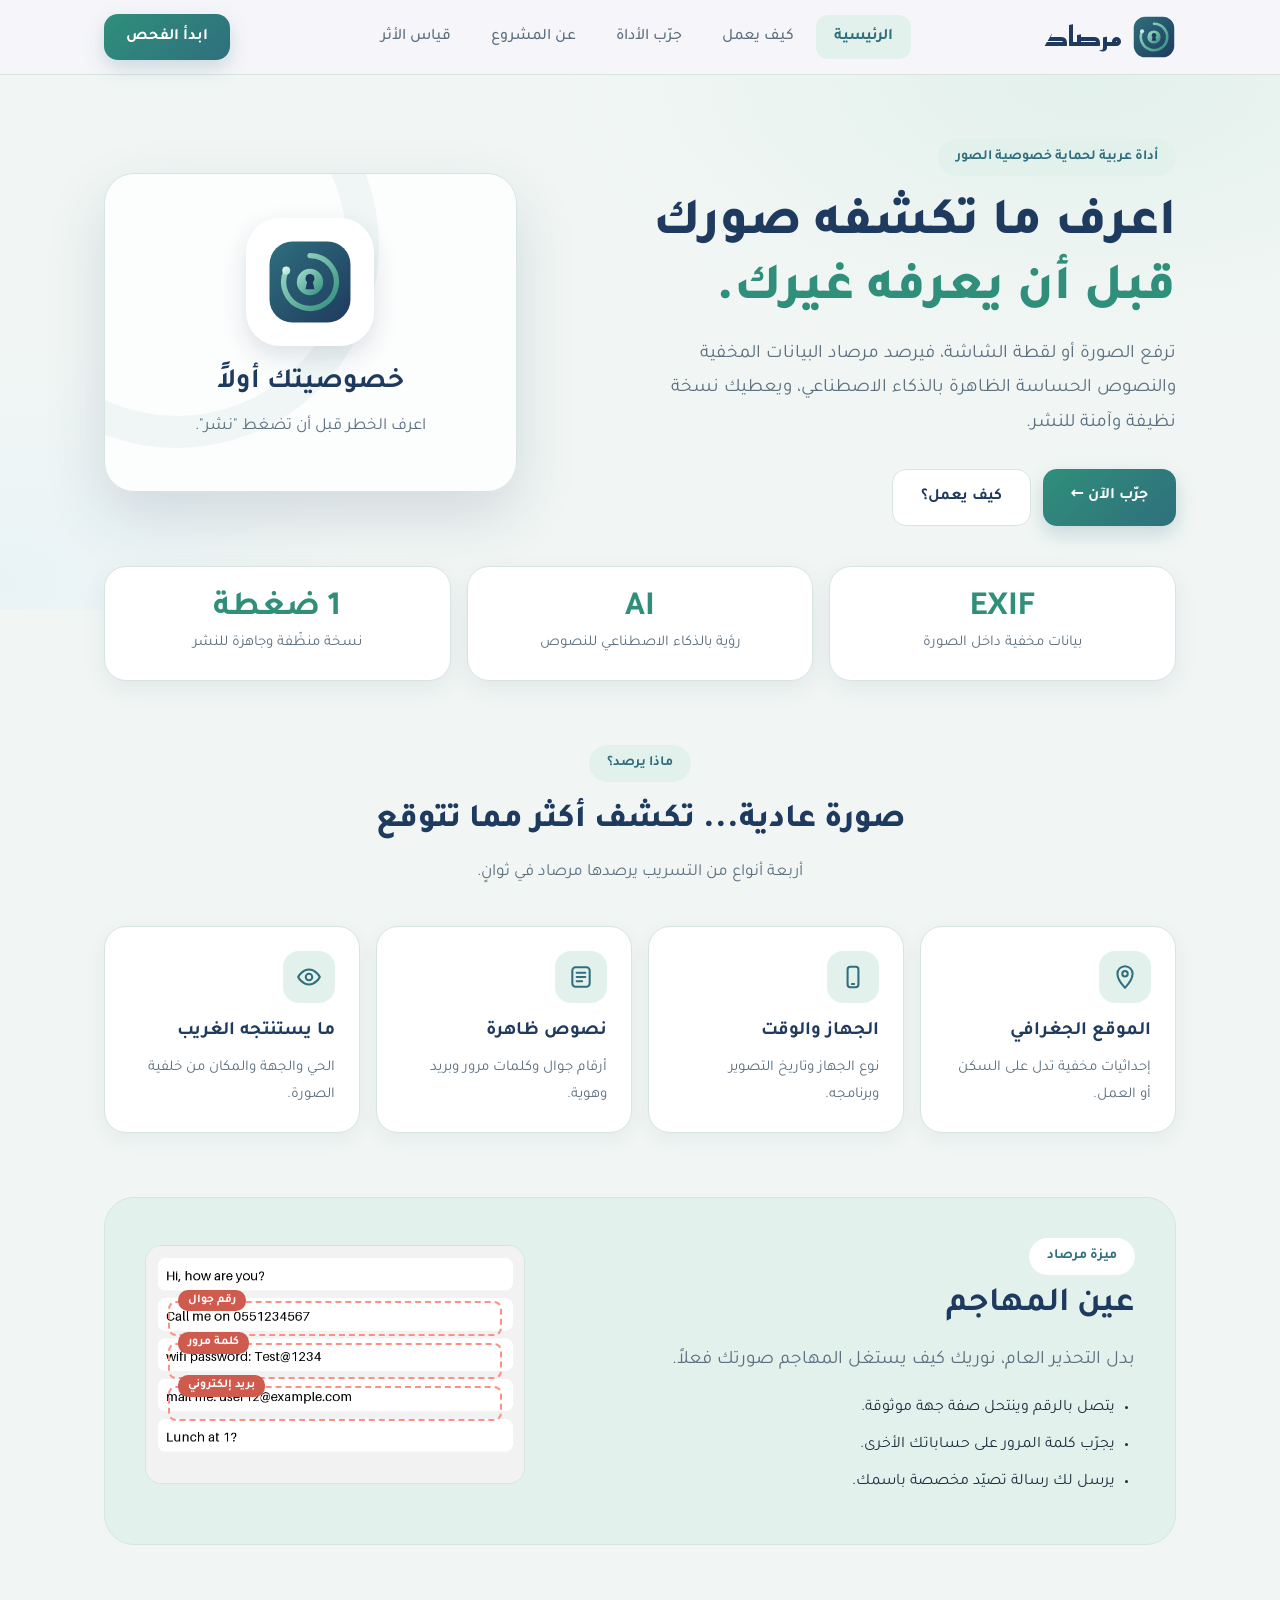
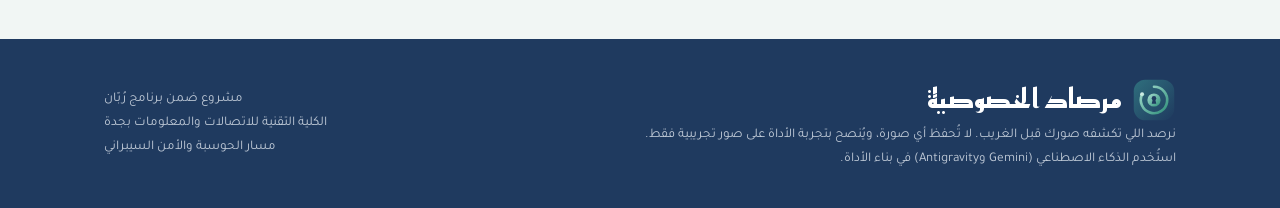
==== index.html @ fc196c83 "Add files via upload" ====
<!DOCTYPE html><html lang="ar" dir="rtl"><head><meta charset="utf-8"><meta name="viewport" content="width=device-width,initial-scale=1"><title>مرصاد الخصوصية</title>
<link rel="icon" href="logo.svg"><link rel="stylesheet" href="style.css">
<link href="https://fonts.googleapis.com/css2?family=Tajawal:wght@400;500;700;800&family=Reem+Kufi:wght@500;700&display=swap" rel="stylesheet"></head><body>
<nav><div class="wrap in"><a class="brand" href="index.html"><img src="logo.svg" alt="">مرصاد</a><div class="links"><a href="index.html" class="on">الرئيسية</a><a href="how.html" class="">كيف يعمل</a><a href="tool.html" class="">جرّب الأداة</a><a href="about.html" class="">عن المشروع</a><a href="eval.html" class="">قياس الأثر</a><a class="mcta" href="tool.html">ابدأ الفحص</a></div><a class="btn p" href="tool.html" style="padding:9px 22px">ابدأ الفحص</a><button class="menu" type="button" aria-label="القائمة" aria-expanded="false">&#9776;</button></div></nav>
<header class="hero"><div class="wrap grid2"><div><span class="pill">أداة عربية لحماية خصوصية الصور</span>
<h1>اعرف ما تكشفه صورك<br><span>قبل أن يعرفه غيرك</span><em>.</em></h1>
<p class="lead">ترفع الصورة أو لقطة الشاشة، فيرصد مرصاد البيانات المخفية والنصوص الحساسة الظاهرة بالذكاء الاصطناعي، ويعطيك نسخة نظيفة وآمنة للنشر.</p>
<div class="cta"><a class="btn p" href="tool.html">جرّب الآن &#8592;</a><a class="btn s" href="how.html">كيف يعمل؟</a></div></div>
<div class="fc"><div class="tile"><img src="logo.svg" alt=""></div><h3>خصوصيتك أولاً</h3><p>اعرف الخطر قبل أن تضغط "نشر".</p>
</div></div></header>
<div class="wrap"><div class="stats"><div class="stat"><b>EXIF</b><span>بيانات مخفية داخل الصورة</span></div><div class="stat"><b>AI</b><span>رؤية بالذكاء الاصطناعي للنصوص</span></div><div class="stat"><b>1 ضغطة</b><span>نسخة منظّفة وجاهزة للنشر</span></div></div></div>
<section><div class="wrap"><div class="sh"><span class="pill">ماذا يرصد؟</span><h2>صورة عادية... تكشف أكثر مما تتوقع</h2><p>أربعة أنواع من التسريب يرصدها مرصاد في ثوانٍ.</p></div>
<div class="g4"><div class="cd"><div class="ic"><svg viewBox="0 0 24 24"><path d="M12 22s7-7.5 7-13a7 7 0 0 0-14 0c0 5.5 7 13 7 13z"/><circle cx="12" cy="9" r="2.5"/></svg></div><h4>الموقع الجغرافي</h4><p>إحداثيات مخفية تدل على السكن أو العمل.</p></div>
<div class="cd"><div class="ic"><svg viewBox="0 0 24 24"><rect x="7" y="2.5" width="10" height="19" rx="2.5"/><path d="M11 18.5h2"/></svg></div><h4>الجهاز والوقت</h4><p>نوع الجهاز وتاريخ التصوير وبرنامجه.</p></div>
<div class="cd"><div class="ic gold"><svg viewBox="0 0 24 24"><rect x="4" y="3" width="16" height="18" rx="3"/><path d="M8 8h8M8 12h8M8 16h5"/></svg></div><h4>نصوص ظاهرة</h4><p>أرقام جوال وكلمات مرور وبريد وهوية.</p></div>
<div class="cd"><div class="ic gold"><svg viewBox="0 0 24 24"><path d="M2 12s3.6-7 10-7 10 7 10 7-3.6 7-10 7S2 12 2 12z"/><circle cx="12" cy="12" r="3"/></svg></div><h4>ما يستنتجه الغريب</h4><p>الحي والجهة والمكان من خلفية الصورة.</p></div></div></div></section>
<section style="padding-top:0"><div class="wrap"><div class="atk"><div class="grid2"><div><span class="pill" style="background:rgba(255,255,255,.15);color:var(--light)">ميزة مرصاد</span><h2>عين المهاجم</h2><p class="lead">بدل التحذير العام، نوريك كيف يستغل المهاجم صورتك فعلاً.</p><ul><li>يتصل بالرقم وينتحل صفة جهة موثوقة.</li><li>يجرّب كلمة المرور على حساباتك الأخرى.</li><li>يرسل لك رسالة تصيّد مخصصة باسمك.</li></ul></div>
<div class="shot"><img src="[data-uri]"><div class="co" style="top:22%;height:14%"><b>رقم جوال</b></div><div class="co" style="top:39%;height:14%"><b>كلمة مرور</b></div><div class="co" style="top:56%;height:14%"><b>بريد إلكتروني</b></div></div></div></div></div></section>
<footer><div class="wrap in"><div><a class="brand" href="index.html"><img src="logo.svg" alt="">مرصاد الخصوصية</a><small>نرصد اللي تكشفه صورك قبل الغريب. لا تُحفظ أي صورة، ويُنصح بتجربة الأداة على صور تجريبية فقط. استُخدم الذكاء الاصطناعي (Gemini وAntigravity) في بناء الأداة.</small></div><small style="text-align:left">مشروع ضمن برنامج رُبّان<br>الكلية التقنية للاتصالات والمعلومات بجدة<br>مسار الحوسبة والأمن السيبراني</small></div></footer><script src="nav.js"></script></body></html>
---- style.css ----
:root{--dark:#1f3a5f;--dark2:#2f6f7d;--pri:#2f8f7a;--light:#a7ded0;--acc:#e0bb6c;--bg:#f1f6f4;--line:#d6e5df;--text:#1d2f3f;--muted:#5c7080;--tint:#e3f1ec;--sand:#f4efdc;--ok:#3f9b6a;--warn:#d99a3b;--bad:#cf5a4e}
*{box-sizing:border-box}html{scroll-behavior:smooth}
body{margin:0;font-family:'Tajawal','Segoe UI','DejaVu Sans',sans-serif;background:var(--bg);color:var(--text);direction:rtl;line-height:1.8}
.wrap{max-width:1120px;margin:auto;padding:0 24px}
nav{position:sticky;top:0;z-index:10;background:rgba(246,246,251,.88);backdrop-filter:blur(10px);border-bottom:1px solid var(--line)}
nav .in{display:flex;align-items:center;justify-content:space-between;height:74px}
.brand{display:flex;align-items:center;gap:10px;font-family:'Reem Kufi','Tajawal',sans-serif;font-size:27px;font-weight:700;color:var(--dark);text-decoration:none}
.brand img{width:44px;height:44px}
.links{display:flex;gap:4px}.links a{padding:8px 18px;border-radius:12px;color:var(--muted);text-decoration:none;font-weight:500}
.links a.on{background:var(--tint);color:var(--dark2);font-weight:700}
.menu{cursor:pointer;font-family:inherit;display:none;width:44px;height:44px;border-radius:12px;background:#fff;border:1px solid var(--line);align-items:center;justify-content:center;font-size:22px;color:var(--dark)}
.btn{display:inline-block;padding:13px 28px;border-radius:14px;font-weight:700;text-decoration:none;font-size:16px}
.btn.p{background:linear-gradient(135deg,var(--pri),var(--dark2));color:#fff;box-shadow:0 10px 24px rgba(47,111,125,.32)}
.btn.s{background:#fff;color:var(--dark);border:1px solid var(--line)}.btn.g{background:var(--acc);color:#3a2f12}
.hero{position:relative;overflow:hidden;padding:64px 0 84px;background:radial-gradient(800px 420px at 85% 0%,#e3f1ec,transparent 65%),radial-gradient(600px 400px at 0% 95%,#f4efdc,transparent 60%)}
.grid2{display:grid;grid-template-columns:1.2fr .8fr;gap:40px;align-items:center}
.pill{display:inline-block;background:var(--tint);color:var(--dark2);padding:6px 18px;border-radius:20px;font-size:14px;font-weight:700}
h1{font-size:52px;line-height:1.25;margin:18px 0 14px;color:var(--dark);font-weight:800}
h1 span{color:var(--pri)}h1 em{color:var(--acc);font-style:normal}
.lead{font-size:19px;color:var(--muted);max-width:540px;margin:0}.cta{display:flex;gap:12px;margin-top:28px;flex-wrap:wrap}
.fc{position:relative;background:rgba(255,255,255,.82);border:1px solid var(--line);border-radius:30px;padding:30px;text-align:center;box-shadow:0 24px 60px rgba(31,58,95,.15);overflow:hidden}
.fc:before{content:"";position:absolute;width:340px;height:340px;border-radius:50%;border:32px solid rgba(47,143,122,.08);left:-130px;top:-130px}
.tile{position:relative;width:88px;height:88px;margin:0 auto 12px;background:#fff;border-radius:26px;display:flex;align-items:center;justify-content:center;box-shadow:0 10px 26px rgba(31,58,95,.14)}.tile img{width:60px}
.fc h3{position:relative;margin:0;font-size:24px;color:var(--dark)}.fc p{position:relative;margin:4px 0 14px;color:var(--muted)}
.ba{position:relative;display:flex;gap:10px;justify-content:center;align-items:center;margin:8px 0 14px}
.ba img{width:46%;border-radius:12px;border:1px solid var(--line)}.ba i{font-style:normal;color:var(--acc);font-size:26px;font-weight:800}
.chips{position:relative;display:flex;gap:8px;justify-content:center;flex-wrap:wrap}
.chip{padding:5px 14px;border-radius:20px;font-size:13px;font-weight:700;color:#fff}
.chip.o{background:#fff;color:var(--dark);border:1px solid var(--line)}
section{padding:64px 0}.sh{text-align:center;max-width:640px;margin:0 auto 38px}
.sh h2{font-size:33px;margin:10px 0 6px;color:var(--dark);font-weight:800}.sh p{margin:0;color:var(--muted);font-size:17px}
.g4{display:grid;grid-template-columns:repeat(4,1fr);gap:16px}.g3{display:grid;grid-template-columns:repeat(3,1fr);gap:18px}.g2{display:grid;grid-template-columns:1fr 1fr;gap:20px}
.cd{background:#fff;border:1px solid var(--line);border-radius:22px;padding:24px;box-shadow:0 6px 20px rgba(31,58,95,.06)}
.cd h4{margin:12px 0 4px;font-size:19px;color:var(--dark)}.cd p{margin:0;color:var(--muted);font-size:15px}
.ic{width:52px;height:52px;border-radius:16px;background:var(--tint);display:flex;align-items:center;justify-content:center}.ic svg{width:26px;height:26px;fill:none;stroke:var(--dark2);stroke-width:1.9;stroke-linecap:round;stroke-linejoin:round}
.ic.gold{background:var(--sand)}.ic.gold svg{stroke:#1f3a5f}
.stats{display:grid;grid-template-columns:repeat(3,1fr);gap:16px;margin-top:-44px;position:relative}
.stat{background:linear-gradient(160deg,var(--dark),var(--dark2));color:#fff;border-radius:22px;padding:22px;text-align:center;border-bottom:4px solid var(--acc);box-shadow:0 16px 36px rgba(31,58,95,.22)}
.stat b{display:block;font-size:34px;color:var(--light);line-height:1.2}.stat span{font-size:15px;opacity:.9}
.steps{display:grid;grid-template-columns:repeat(3,1fr);gap:18px;position:relative}
.step{background:#fff;border:1px solid var(--line);border-radius:22px;padding:26px;text-align:center}
.num{width:46px;height:46px;border-radius:50%;margin:0 auto 10px;background:linear-gradient(135deg,var(--pri),var(--dark2));color:#fff;font-weight:800;font-size:20px;display:flex;align-items:center;justify-content:center}
.step h4{margin:0 0 4px;font-size:20px;color:var(--dark)}.step p{margin:0;color:var(--muted);font-size:15px}
.layer{background:#fff;border:1px solid var(--line);border-radius:24px;padding:28px}.layer.ai{background:linear-gradient(160deg,var(--dark),var(--dark2));color:#fff;border:0}
.layer h3{margin:0 0 8px;font-size:23px}.layer ul{margin:0;padding:0 20px 0 0;color:var(--muted)}.layer.ai ul{color:#e8eef5}.layer li{margin-bottom:6px}
.tag{display:inline-block;font-size:12px;font-weight:700;padding:2px 12px;border-radius:12px;background:var(--tint);color:var(--dark2);margin-bottom:8px}.layer.ai .tag{background:rgba(255,255,255,.16);color:var(--light)}
.atk{background:linear-gradient(135deg,#1f3a5f,var(--dark) 60%,var(--dark2));color:#fff;border-radius:30px;padding:40px;border-bottom:5px solid var(--acc)}
.atk h2{font-size:34px;margin:0 0 8px}.atk .lead{color:#e8eef5}.atk ul{padding:0 20px 0 0;margin:16px 0 0}.atk li{margin-bottom:8px;color:#f3f6fa}
.shot{position:relative}.shot img{width:100%;border-radius:16px;border:3px solid rgba(255,255,255,.2)}
.co{position:absolute;right:6%;left:6%;border:2px dashed #ff8f84;border-radius:8px}.co b{position:absolute;top:-13px;left:8px;background:#cf5a4e;color:#fff;font-size:12px;padding:0 10px;border-radius:10px}
.drop{background:#fff;border:2px dashed var(--pri);border-radius:26px;padding:44px;text-align:center}.drop h3{margin:8px 0 2px;color:var(--dark);font-size:24px}.drop p{margin:0;color:var(--muted)}
.key{display:flex;gap:10px;background:#fff;border:1px solid var(--line);border-radius:16px;padding:12px 16px;align-items:center;margin:14px 0;color:var(--muted)}
.key div{flex:1;background:var(--bg);border-radius:10px;padding:8px 14px;letter-spacing:3px;color:var(--muted)}
.scores{display:flex;gap:30px;justify-content:center;background:#fff;border:1px solid var(--line);border-radius:26px;padding:26px;box-shadow:0 14px 34px rgba(31,58,95,.1);align-items:center}
.sc{text-align:center;min-width:170px}.lb{font-weight:700;color:var(--muted);margin-bottom:6px}
.rg{width:150px;height:150px;border-radius:50%;margin:0 auto 8px;display:flex;align-items:center;justify-content:center;position:relative}
.rg:before{content:"";position:absolute;inset:13px;background:#fff;border-radius:50%}.rg span{position:relative;font-size:42px;font-weight:800}
.bd{display:inline-block;color:#fff;font-weight:700;font-size:13px;padding:3px 14px;border-radius:20px}.ar{font-size:32px;color:var(--acc);font-weight:800}
.it{background:#fff;border:1px solid var(--line);border-right:6px solid var(--pri);border-radius:14px;padding:11px 16px;margin-bottom:10px}.it b{color:var(--dark)}.it p{margin:3px 0 0;font-size:14px;color:var(--muted)}
.v{color:var(--dark2);font-weight:700;direction:ltr;display:inline-block}.ch{display:inline-block;padding:1px 10px;border-radius:12px;color:#fff;font-size:12px;font-weight:700;margin:0 6px}
.cmp{width:100%;border-collapse:separate;border-spacing:0;background:#fff;border:1px solid var(--line);border-radius:18px;overflow:hidden}.cmp th{background:var(--dark);color:#fff;padding:12px}.cmp td{padding:12px;text-align:center;border-top:1px solid var(--line)}
.team{text-align:center}.av{width:72px;height:72px;border-radius:50%;background:linear-gradient(135deg,var(--light),var(--pri));margin:0 auto 8px}
.tools{display:flex;gap:10px;flex-wrap:wrap;justify-content:center}.tools span{background:#fff;border:1px solid var(--line);padding:7px 20px;border-radius:20px;font-weight:700;color:var(--dark)}
footer{background:var(--dark);color:#e8eef5;padding:36px 0;margin-top:30px;border-top:5px solid var(--acc)}footer .in{display:flex;justify-content:space-between;gap:20px;align-items:center;flex-wrap:wrap}
footer .brand{color:#fff}footer small{opacity:.8;display:block;max-width:560px}
@media(max-width:860px){nav .btn{display:none}.links{display:none}.menu{display:flex}.grid2,.g2,.g3,.steps,.stats{grid-template-columns:1fr}.g4{grid-template-columns:1fr 1fr}h1{font-size:38px}.hero{padding:36px 0 70px}.stats{margin-top:-34px}.sh h2{font-size:28px}.atk{padding:24px}.scores{flex-direction:column}.btn{flex:1;text-align:center}}

/* ===== نسخة هادئة ومريحة للعين: بدون لون لمسة ===== */
:root{--acc:#8cc9b8}
h1 em{color:var(--pri)}
.hero{background:radial-gradient(800px 420px at 85% 0%,#e3f1ec,transparent 65%),radial-gradient(600px 400px at 0% 95%,#e9f3f6,transparent 60%)}
.stat{background:#fff;color:var(--dark);border:1px solid var(--line);box-shadow:0 8px 24px rgba(31,58,95,.07)}
.stat b{color:var(--pri)}.stat span{opacity:1;color:var(--muted)}
.atk{background:var(--tint);color:var(--text);border:1px solid var(--line)}
.atk h2{color:var(--dark)}.atk .lead{color:var(--muted)}.atk li{color:var(--text)}
.atk .pill{background:#fff!important;color:var(--dark2)!important}
.shot img{border:1px solid var(--line)}
.layer.ai{background:var(--tint);color:var(--text);border:1px solid var(--line)}.layer.ai ul{color:var(--muted)}.layer.ai .tag{background:#fff;color:var(--dark2)}
.btn.g{background:#fff;color:var(--dark);border:1px solid var(--line)}
footer{border-top:0}
.ic.gold{background:var(--tint)}.ic.gold svg{stroke:var(--dark2)}
.ar{color:var(--light)}
.fc{padding:44px 30px}.fc:before{border-color:rgba(47,143,122,.06)}
.tile{width:128px;height:128px;border-radius:34px}.tile img{width:88px}
.fc h3{font-size:28px;margin-top:6px}.fc p{font-size:17px;margin-bottom:4px}
.btn,.cd,.step,.it{transition:transform .2s ease,box-shadow .2s ease}
.btn:hover,.cd:hover{transform:translateY(-2px)}
.btn.p{box-shadow:0 8px 20px rgba(47,111,125,.22)}

/* ===== الأداة ===== */
.key input{flex:1;border:0;background:var(--bg);border-radius:10px;padding:9px 14px;font-family:inherit;font-size:15px;color:var(--text);outline:none}.key input:focus{box-shadow:0 0 0 2px var(--light)}
.keyhint{font-size:13px;color:var(--muted);margin:-4px 4px 16px}
.drop{display:block;cursor:pointer;transition:background .2s,border-color .2s}.drop:hover,.drop.over{background:var(--tint);border-color:var(--dark2)}
.samples-h{margin:20px 4px 10px;color:var(--muted);font-weight:700;font-size:14px}
.samples{display:grid;grid-template-columns:repeat(3,1fr);gap:12px}
.sample{background:#fff;border:1px solid var(--line);border-radius:16px;padding:10px;cursor:pointer;font-family:inherit;font-size:14px;color:var(--dark);font-weight:700;transition:transform .2s,box-shadow .2s}
.sample:hover{transform:translateY(-2px);box-shadow:0 8px 20px rgba(31,58,95,.1)}.sample img{width:100%;height:90px;object-fit:cover;border-radius:10px;display:block;margin-bottom:6px}
#results{margin-top:30px}.rh{font-size:21px;color:var(--dark);margin:26px 0 10px;padding-right:12px;border-right:5px solid var(--light)}
.none{background:var(--tint);border-radius:14px;padding:13px 16px;color:var(--dark2);font-weight:700}
.warnbox{background:#fff7e8;border:1px solid #f1dcae;border-radius:14px;padding:13px 16px;color:#7a5a1d}
.busy{display:flex;align-items:center;gap:12px;background:#fff;border:1px solid var(--line);border-radius:14px;padding:14px 18px;color:var(--muted);font-weight:700}
.spin{width:20px;height:20px;border:3px solid var(--line);border-top-color:var(--pri);border-radius:50%;animation:sp .9s linear infinite}@keyframes sp{to{transform:rotate(360deg)}}
.atkd{background:var(--tint);border:1px solid var(--line);border-radius:14px;padding:12px 18px;margin-top:10px}.atkd summary{cursor:pointer;font-weight:700;color:var(--dark)}.atkd li{margin-bottom:6px}
.note{font-size:13px;color:var(--muted);text-align:center;margin-top:18px}
.av{display:flex;align-items:center;justify-content:center;font-size:28px;font-weight:800;color:#fff;background:linear-gradient(135deg,var(--pri),var(--dark2))}
@media(max-width:860px){.samples{grid-template-columns:1fr 1fr}}

/* قائمة الجوال */
.mcta{display:none}
@media(max-width:860px){
  .links.open{display:flex;flex-direction:column;gap:6px;position:absolute;top:74px;right:0;left:0;background:#fff;padding:14px 16px 16px;border-bottom:1px solid var(--line);box-shadow:0 14px 30px rgba(20,40,70,.12)}
  .links.open a{display:block;padding:13px 16px;font-size:17px}
  .links.open .mcta{display:block;text-align:center;background:linear-gradient(135deg,#2f9a82,#2c6e8a);color:#fff;font-weight:700;margin-top:4px}
}
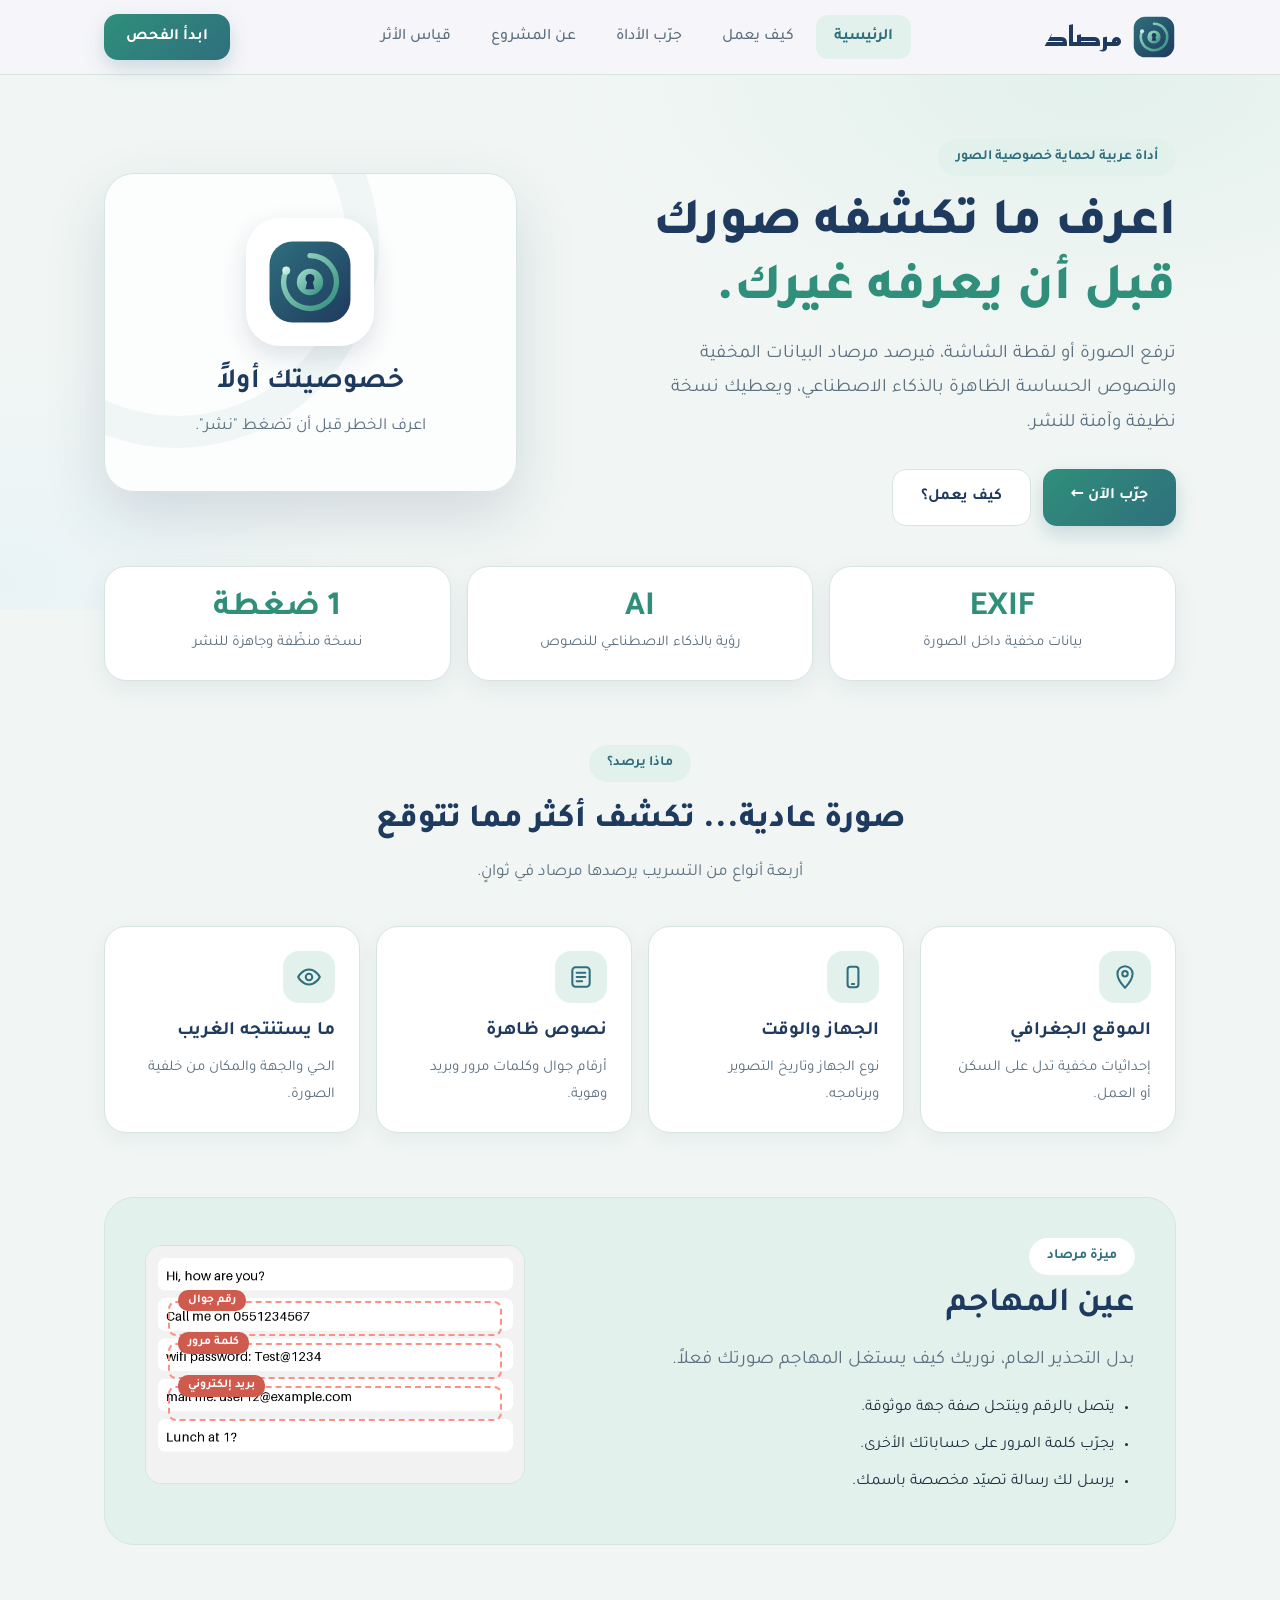
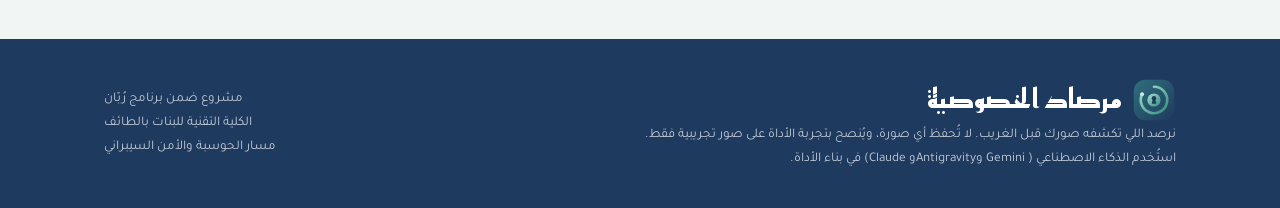
==== commit 67df4c98: "Update index.html" ====
--- a/index.html
+++ b/index.html
@@ -1,5 +1,5 @@
 <!DOCTYPE html><html lang="ar" dir="rtl"><head><meta charset="utf-8"><meta name="viewport" content="width=device-width,initial-scale=1"><title>مرصاد الخصوصية</title>
-<link rel="icon" href="logo.svg"><link rel="stylesheet" href="style.css">
+<link rel="icon" href="logo.svg"><link rel="stylesheet" href="style.css?v=20261123">
 <link href="https://fonts.googleapis.com/css2?family=Tajawal:wght@400;500;700;800&family=Reem+Kufi:wght@500;700&display=swap" rel="stylesheet"></head><body>
 <nav><div class="wrap in"><a class="brand" href="index.html"><img src="logo.svg" alt="">مرصاد</a><div class="links"><a href="index.html" class="on">الرئيسية</a><a href="how.html" class="">كيف يعمل</a><a href="tool.html" class="">جرّب الأداة</a><a href="about.html" class="">عن المشروع</a><a href="eval.html" class="">قياس الأثر</a><a class="mcta" href="tool.html">ابدأ الفحص</a></div><a class="btn p" href="tool.html" style="padding:9px 22px">ابدأ الفحص</a><button class="menu" type="button" aria-label="القائمة" aria-expanded="false">&#9776;</button></div></nav>
 <header class="hero"><div class="wrap grid2"><div><span class="pill">أداة عربية لحماية خصوصية الصور</span>
@@ -16,4 +16,4 @@
 <div class="cd"><div class="ic gold"><svg viewBox="0 0 24 24"><path d="M2 12s3.6-7 10-7 10 7 10 7-3.6 7-10 7S2 12 2 12z"/><circle cx="12" cy="12" r="3"/></svg></div><h4>ما يستنتجه الغريب</h4><p>الحي والجهة والمكان من خلفية الصورة.</p></div></div></div></section>
 <section style="padding-top:0"><div class="wrap"><div class="atk"><div class="grid2"><div><span class="pill" style="background:rgba(255,255,255,.15);color:var(--light)">ميزة مرصاد</span><h2>عين المهاجم</h2><p class="lead">بدل التحذير العام، نوريك كيف يستغل المهاجم صورتك فعلاً.</p><ul><li>يتصل بالرقم وينتحل صفة جهة موثوقة.</li><li>يجرّب كلمة المرور على حساباتك الأخرى.</li><li>يرسل لك رسالة تصيّد مخصصة باسمك.</li></ul></div>
 <div class="shot"><img src="[data-uri]"><div class="co" style="top:22%;height:14%"><b>رقم جوال</b></div><div class="co" style="top:39%;height:14%"><b>كلمة مرور</b></div><div class="co" style="top:56%;height:14%"><b>بريد إلكتروني</b></div></div></div></div></div></section>
-<footer><div class="wrap in"><div><a class="brand" href="index.html"><img src="logo.svg" alt="">مرصاد الخصوصية</a><small>نرصد اللي تكشفه صورك قبل الغريب. لا تُحفظ أي صورة، ويُنصح بتجربة الأداة على صور تجريبية فقط. استُخدم الذكاء الاصطناعي (Gemini وAntigravity) في بناء الأداة.</small></div><small style="text-align:left">مشروع ضمن برنامج رُبّان<br>الكلية التقنية للاتصالات والمعلومات بجدة<br>مسار الحوسبة والأمن السيبراني</small></div></footer><script src="nav.js"></script></body></html>+<footer><div class="wrap in"><div><a class="brand" href="index.html"><img src="logo.svg" alt="">مرصاد الخصوصية</a><small>نرصد اللي تكشفه صورك قبل الغريب. لا تُحفظ أي صورة، ويُنصح بتجربة الأداة على صور تجريبية فقط. استُخدم الذكاء الاصطناعي ( Gemini وAntigravityو Claude) في بناء الأداة.</small></div><small style="text-align:left">مشروع ضمن برنامج رُبّان<br>الكلية التقنية للبنات بالطائف<br>مسار الحوسبة والأمن السيبراني</small></div></footer><script src="nav.js?v=20261123"></script></body></html>
--- a/style.css
+++ b/style.css
@@ -112,3 +112,11 @@
   .links.open a{display:block;padding:13px 16px;font-size:17px}
   .links.open .mcta{display:block;text-align:center;background:linear-gradient(135deg,#2f9a82,#2c6e8a);color:#fff;font-weight:700;margin-top:4px}
 }
+
+[hidden]{display:none!important}
+button.btn{font-family:inherit;cursor:pointer;border:1px solid var(--line)}
+button.btn.p{border:0}
+.btn:disabled{opacity:.5;cursor:not-allowed;box-shadow:none}
+.erow{display:flex;gap:12px;flex-wrap:wrap;margin-top:12px}
+.erow .btn{flex:1 1 220px;text-align:center}
+.erow.center{justify-content:center}.erow.center .btn{flex:0 1 260px}
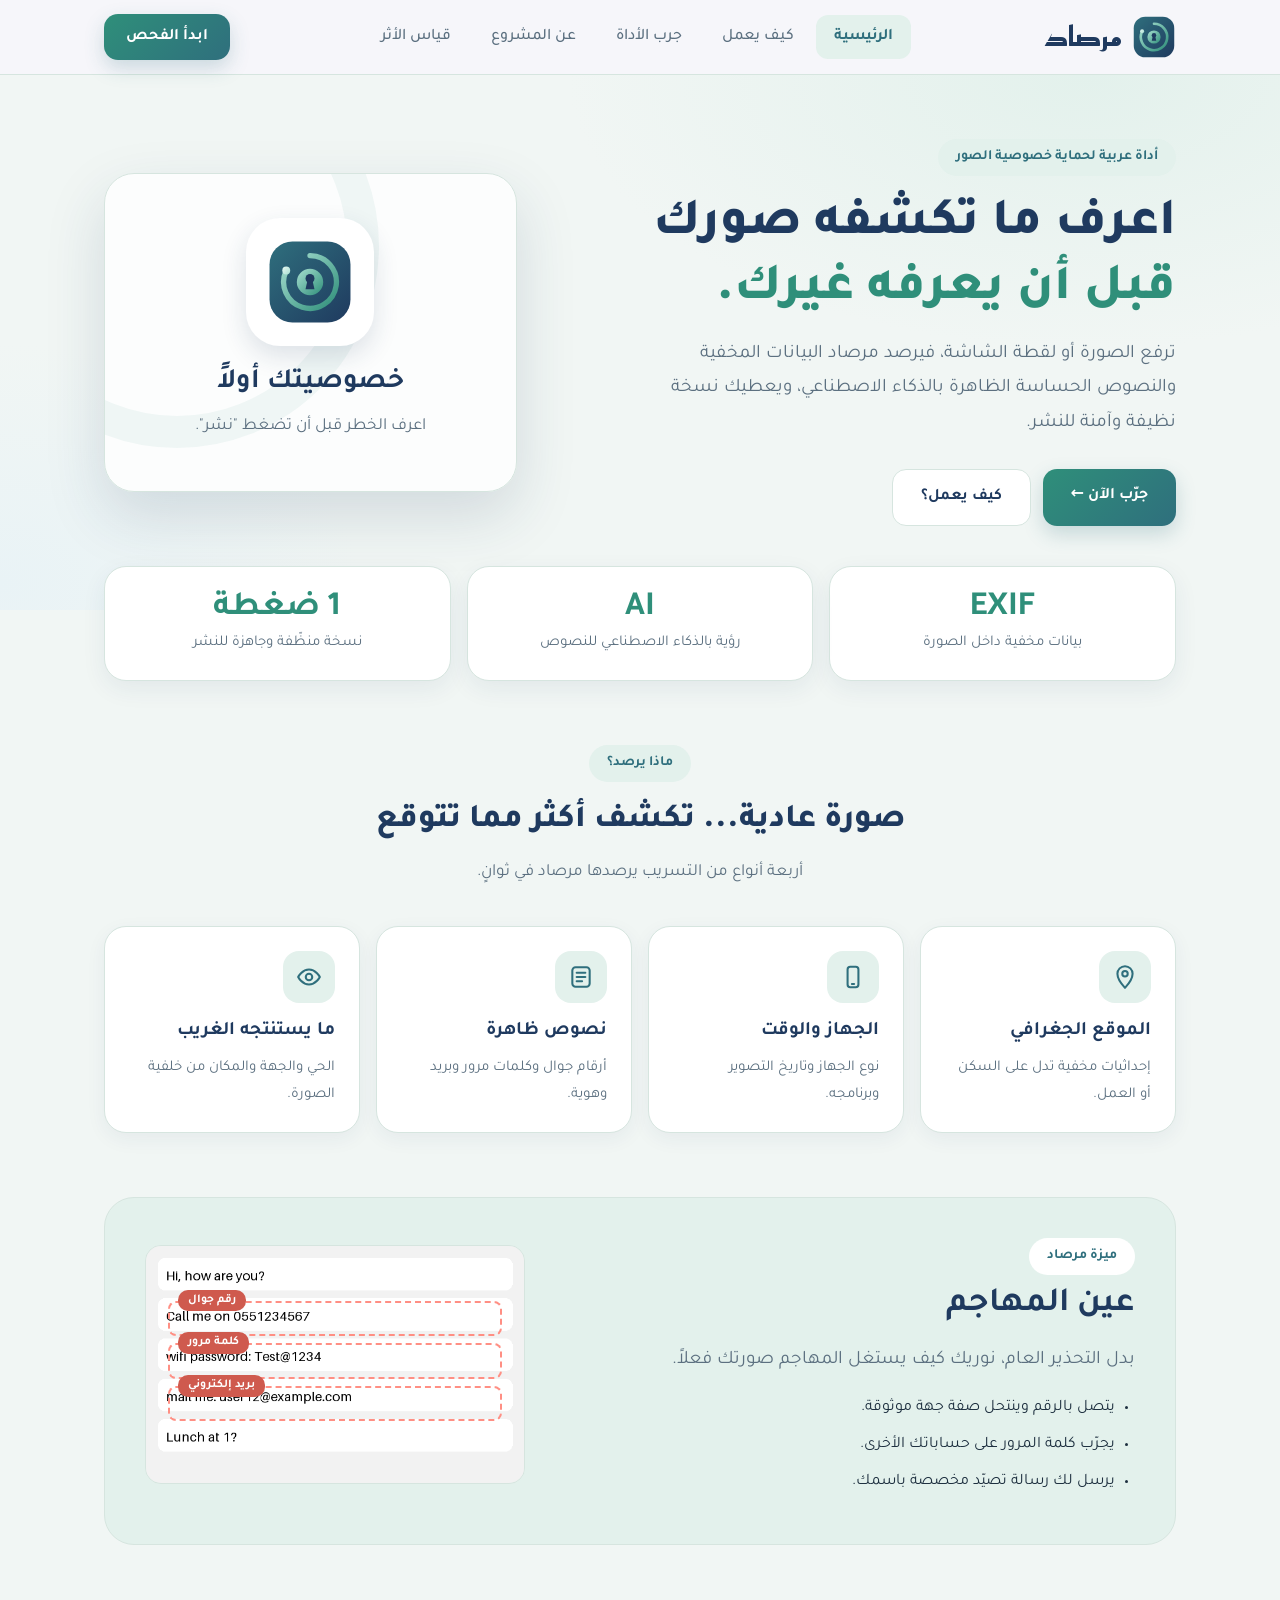
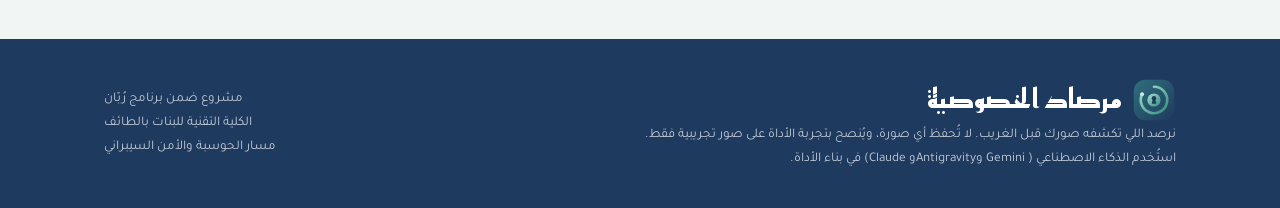
==== commit f5f7005f: "Fix typo in navigation link text" ====
--- a/index.html
+++ b/index.html
@@ -1,19 +1,126 @@
-<!DOCTYPE html><html lang="ar" dir="rtl"><head><meta charset="utf-8"><meta name="viewport" content="width=device-width,initial-scale=1"><title>مرصاد الخصوصية</title>
-<link rel="icon" href="logo.svg"><link rel="stylesheet" href="style.css?v=20261123">
-<link href="https://fonts.googleapis.com/css2?family=Tajawal:wght@400;500;700;800&family=Reem+Kufi:wght@500;700&display=swap" rel="stylesheet"></head><body>
-<nav><div class="wrap in"><a class="brand" href="index.html"><img src="logo.svg" alt="">مرصاد</a><div class="links"><a href="index.html" class="on">الرئيسية</a><a href="how.html" class="">كيف يعمل</a><a href="tool.html" class="">جرّب الأداة</a><a href="about.html" class="">عن المشروع</a><a href="eval.html" class="">قياس الأثر</a><a class="mcta" href="tool.html">ابدأ الفحص</a></div><a class="btn p" href="tool.html" style="padding:9px 22px">ابدأ الفحص</a><button class="menu" type="button" aria-label="القائمة" aria-expanded="false">&#9776;</button></div></nav>
-<header class="hero"><div class="wrap grid2"><div><span class="pill">أداة عربية لحماية خصوصية الصور</span>
-<h1>اعرف ما تكشفه صورك<br><span>قبل أن يعرفه غيرك</span><em>.</em></h1>
-<p class="lead">ترفع الصورة أو لقطة الشاشة، فيرصد مرصاد البيانات المخفية والنصوص الحساسة الظاهرة بالذكاء الاصطناعي، ويعطيك نسخة نظيفة وآمنة للنشر.</p>
-<div class="cta"><a class="btn p" href="tool.html">جرّب الآن &#8592;</a><a class="btn s" href="how.html">كيف يعمل؟</a></div></div>
-<div class="fc"><div class="tile"><img src="logo.svg" alt=""></div><h3>خصوصيتك أولاً</h3><p>اعرف الخطر قبل أن تضغط "نشر".</p>
-</div></div></header>
-<div class="wrap"><div class="stats"><div class="stat"><b>EXIF</b><span>بيانات مخفية داخل الصورة</span></div><div class="stat"><b>AI</b><span>رؤية بالذكاء الاصطناعي للنصوص</span></div><div class="stat"><b>1 ضغطة</b><span>نسخة منظّفة وجاهزة للنشر</span></div></div></div>
-<section><div class="wrap"><div class="sh"><span class="pill">ماذا يرصد؟</span><h2>صورة عادية... تكشف أكثر مما تتوقع</h2><p>أربعة أنواع من التسريب يرصدها مرصاد في ثوانٍ.</p></div>
-<div class="g4"><div class="cd"><div class="ic"><svg viewBox="0 0 24 24"><path d="M12 22s7-7.5 7-13a7 7 0 0 0-14 0c0 5.5 7 13 7 13z"/><circle cx="12" cy="9" r="2.5"/></svg></div><h4>الموقع الجغرافي</h4><p>إحداثيات مخفية تدل على السكن أو العمل.</p></div>
-<div class="cd"><div class="ic"><svg viewBox="0 0 24 24"><rect x="7" y="2.5" width="10" height="19" rx="2.5"/><path d="M11 18.5h2"/></svg></div><h4>الجهاز والوقت</h4><p>نوع الجهاز وتاريخ التصوير وبرنامجه.</p></div>
-<div class="cd"><div class="ic gold"><svg viewBox="0 0 24 24"><rect x="4" y="3" width="16" height="18" rx="3"/><path d="M8 8h8M8 12h8M8 16h5"/></svg></div><h4>نصوص ظاهرة</h4><p>أرقام جوال وكلمات مرور وبريد وهوية.</p></div>
-<div class="cd"><div class="ic gold"><svg viewBox="0 0 24 24"><path d="M2 12s3.6-7 10-7 10 7 10 7-3.6 7-10 7S2 12 2 12z"/><circle cx="12" cy="12" r="3"/></svg></div><h4>ما يستنتجه الغريب</h4><p>الحي والجهة والمكان من خلفية الصورة.</p></div></div></div></section>
-<section style="padding-top:0"><div class="wrap"><div class="atk"><div class="grid2"><div><span class="pill" style="background:rgba(255,255,255,.15);color:var(--light)">ميزة مرصاد</span><h2>عين المهاجم</h2><p class="lead">بدل التحذير العام، نوريك كيف يستغل المهاجم صورتك فعلاً.</p><ul><li>يتصل بالرقم وينتحل صفة جهة موثوقة.</li><li>يجرّب كلمة المرور على حساباتك الأخرى.</li><li>يرسل لك رسالة تصيّد مخصصة باسمك.</li></ul></div>
-<div class="shot"><img src="[data-uri]"><div class="co" style="top:22%;height:14%"><b>رقم جوال</b></div><div class="co" style="top:39%;height:14%"><b>كلمة مرور</b></div><div class="co" style="top:56%;height:14%"><b>بريد إلكتروني</b></div></div></div></div></div></section>
-<footer><div class="wrap in"><div><a class="brand" href="index.html"><img src="logo.svg" alt="">مرصاد الخصوصية</a><small>نرصد اللي تكشفه صورك قبل الغريب. لا تُحفظ أي صورة، ويُنصح بتجربة الأداة على صور تجريبية فقط. استُخدم الذكاء الاصطناعي ( Gemini وAntigravityو Claude) في بناء الأداة.</small></div><small style="text-align:left">مشروع ضمن برنامج رُبّان<br>الكلية التقنية للبنات بالطائف<br>مسار الحوسبة والأمن السيبراني</small></div></footer><script src="nav.js?v=20261123"></script></body></html>+<!DOCTYPE html>
+<html lang="ar" dir="rtl">
+
+<head>
+    <meta charset="utf-8">
+    <meta name="viewport" content="width=device-width,initial-scale=1">
+    <title>مرصاد الخصوصية</title>
+    <link rel="icon" href="logo.svg">
+    <link rel="stylesheet" href="style.css?v=20261123">
+    <link
+        href="https://fonts.googleapis.com/css2?family=Tajawal:wght@400;500;700;800&family=Reem+Kufi:wght@500;700&display=swap"
+        rel="stylesheet">
+</head>
+
+<body>
+    <nav>
+        <div class="wrap in"><a class="brand" href="index.html"><img src="logo.svg" alt="">مرصاد</a>
+            <div class="links"><a href="index.html" class="on">الرئيسية</a><a href="how.html" class="">كيف يعمل</a><a
+                    href="tool.html" class="">جرب الأداة</a><a href="about.html" class="">عن المشروع</a><a
+                    href="eval.html" class="">قياس الأثر</a><a class="mcta" href="tool.html">ابدأ الفحص</a></div><a
+                class="btn p" href="tool.html" style="padding:9px 22px">ابدأ الفحص</a><button class="menu" type="button"
+                aria-label="القائمة" aria-expanded="false">&#9776;</button>
+        </div>
+    </nav>
+    <header class="hero">
+        <div class="wrap grid2">
+            <div><span class="pill">أداة عربية لحماية خصوصية الصور</span>
+                <h1>اعرف ما تكشفه صورك<br><span>قبل أن يعرفه غيرك</span><em>.</em></h1>
+                <p class="lead">ترفع الصورة أو لقطة الشاشة، فيرصد مرصاد البيانات المخفية والنصوص الحساسة الظاهرة بالذكاء
+                    الاصطناعي، ويعطيك نسخة نظيفة وآمنة للنشر.</p>
+                <div class="cta"><a class="btn p" href="tool.html">جرّب الآن &#8592;</a><a class="btn s"
+                        href="how.html">كيف يعمل؟</a></div>
+            </div>
+            <div class="fc">
+                <div class="tile"><img src="logo.svg" alt=""></div>
+                <h3>خصوصيتك أولاً</h3>
+                <p>اعرف الخطر قبل أن تضغط "نشر".</p>
+            </div>
+        </div>
+    </header>
+    <div class="wrap">
+        <div class="stats">
+            <div class="stat"><b>EXIF</b><span>بيانات مخفية داخل الصورة</span></div>
+            <div class="stat"><b>AI</b><span>رؤية بالذكاء الاصطناعي للنصوص</span></div>
+            <div class="stat"><b>1 ضغطة</b><span>نسخة منظّفة وجاهزة للنشر</span></div>
+        </div>
+    </div>
+    <section>
+        <div class="wrap">
+            <div class="sh"><span class="pill">ماذا يرصد؟</span>
+                <h2>صورة عادية... تكشف أكثر مما تتوقع</h2>
+                <p>أربعة أنواع من التسريب يرصدها مرصاد في ثوانٍ.</p>
+            </div>
+            <div class="g4">
+                <div class="cd">
+                    <div class="ic"><svg viewBox="0 0 24 24">
+                            <path d="M12 22s7-7.5 7-13a7 7 0 0 0-14 0c0 5.5 7 13 7 13z" />
+                            <circle cx="12" cy="9" r="2.5" />
+                        </svg></div>
+                    <h4>الموقع الجغرافي</h4>
+                    <p>إحداثيات مخفية تدل على السكن أو العمل.</p>
+                </div>
+                <div class="cd">
+                    <div class="ic"><svg viewBox="0 0 24 24">
+                            <rect x="7" y="2.5" width="10" height="19" rx="2.5" />
+                            <path d="M11 18.5h2" />
+                        </svg></div>
+                    <h4>الجهاز والوقت</h4>
+                    <p>نوع الجهاز وتاريخ التصوير وبرنامجه.</p>
+                </div>
+                <div class="cd">
+                    <div class="ic gold"><svg viewBox="0 0 24 24">
+                            <rect x="4" y="3" width="16" height="18" rx="3" />
+                            <path d="M8 8h8M8 12h8M8 16h5" />
+                        </svg></div>
+                    <h4>نصوص ظاهرة</h4>
+                    <p>أرقام جوال وكلمات مرور وبريد وهوية.</p>
+                </div>
+                <div class="cd">
+                    <div class="ic gold"><svg viewBox="0 0 24 24">
+                            <path d="M2 12s3.6-7 10-7 10 7 10 7-3.6 7-10 7S2 12 2 12z" />
+                            <circle cx="12" cy="12" r="3" />
+                        </svg></div>
+                    <h4>ما يستنتجه الغريب</h4>
+                    <p>الحي والجهة والمكان من خلفية الصورة.</p>
+                </div>
+            </div>
+        </div>
+    </section>
+    <section style="padding-top:0">
+        <div class="wrap">
+            <div class="atk">
+                <div class="grid2">
+                    <div><span class="pill" style="background:rgba(255,255,255,.15);color:var(--light)">ميزة
+                            مرصاد</span>
+                        <h2>عين المهاجم</h2>
+                        <p class="lead">بدل التحذير العام، نوريك كيف يستغل المهاجم صورتك فعلاً.</p>
+                        <ul>
+                            <li>يتصل بالرقم وينتحل صفة جهة موثوقة.</li>
+                            <li>يجرّب كلمة المرور على حساباتك الأخرى.</li>
+                            <li>يرسل لك رسالة تصيّد مخصصة باسمك.</li>
+                        </ul>
+                    </div>
+                    <div class="shot"><img
+                            src="[data-uri]">
+                        <div class="co" style="top:22%;height:14%"><b>رقم جوال</b></div>
+                        <div class="co" style="top:39%;height:14%"><b>كلمة مرور</b></div>
+                        <div class="co" style="top:56%;height:14%"><b>بريد إلكتروني</b></div>
+                    </div>
+                </div>
+            </div>
+        </div>
+    </section>
+    <footer>
+        <div class="wrap in">
+            <div><a class="brand" href="index.html"><img src="logo.svg" alt="">مرصاد الخصوصية</a><small>نرصد اللي تكشفه
+                    صورك قبل الغريب. لا تُحفظ أي صورة، ويُنصح بتجربة الأداة على صور تجريبية فقط. استُخدم الذكاء
+                    الاصطناعي ( Gemini وAntigravityو Claude) في بناء الأداة.</small></div><small
+                style="text-align:left">مشروع ضمن برنامج رُبّان<br>الكلية التقنية للبنات بالطائف<br>مسار الحوسبة والأمن
+                السيبراني</small>
+        </div>
+    </footer>
+    <script src="nav.js?v=20261123"></script>
+</body>
+
+</html>
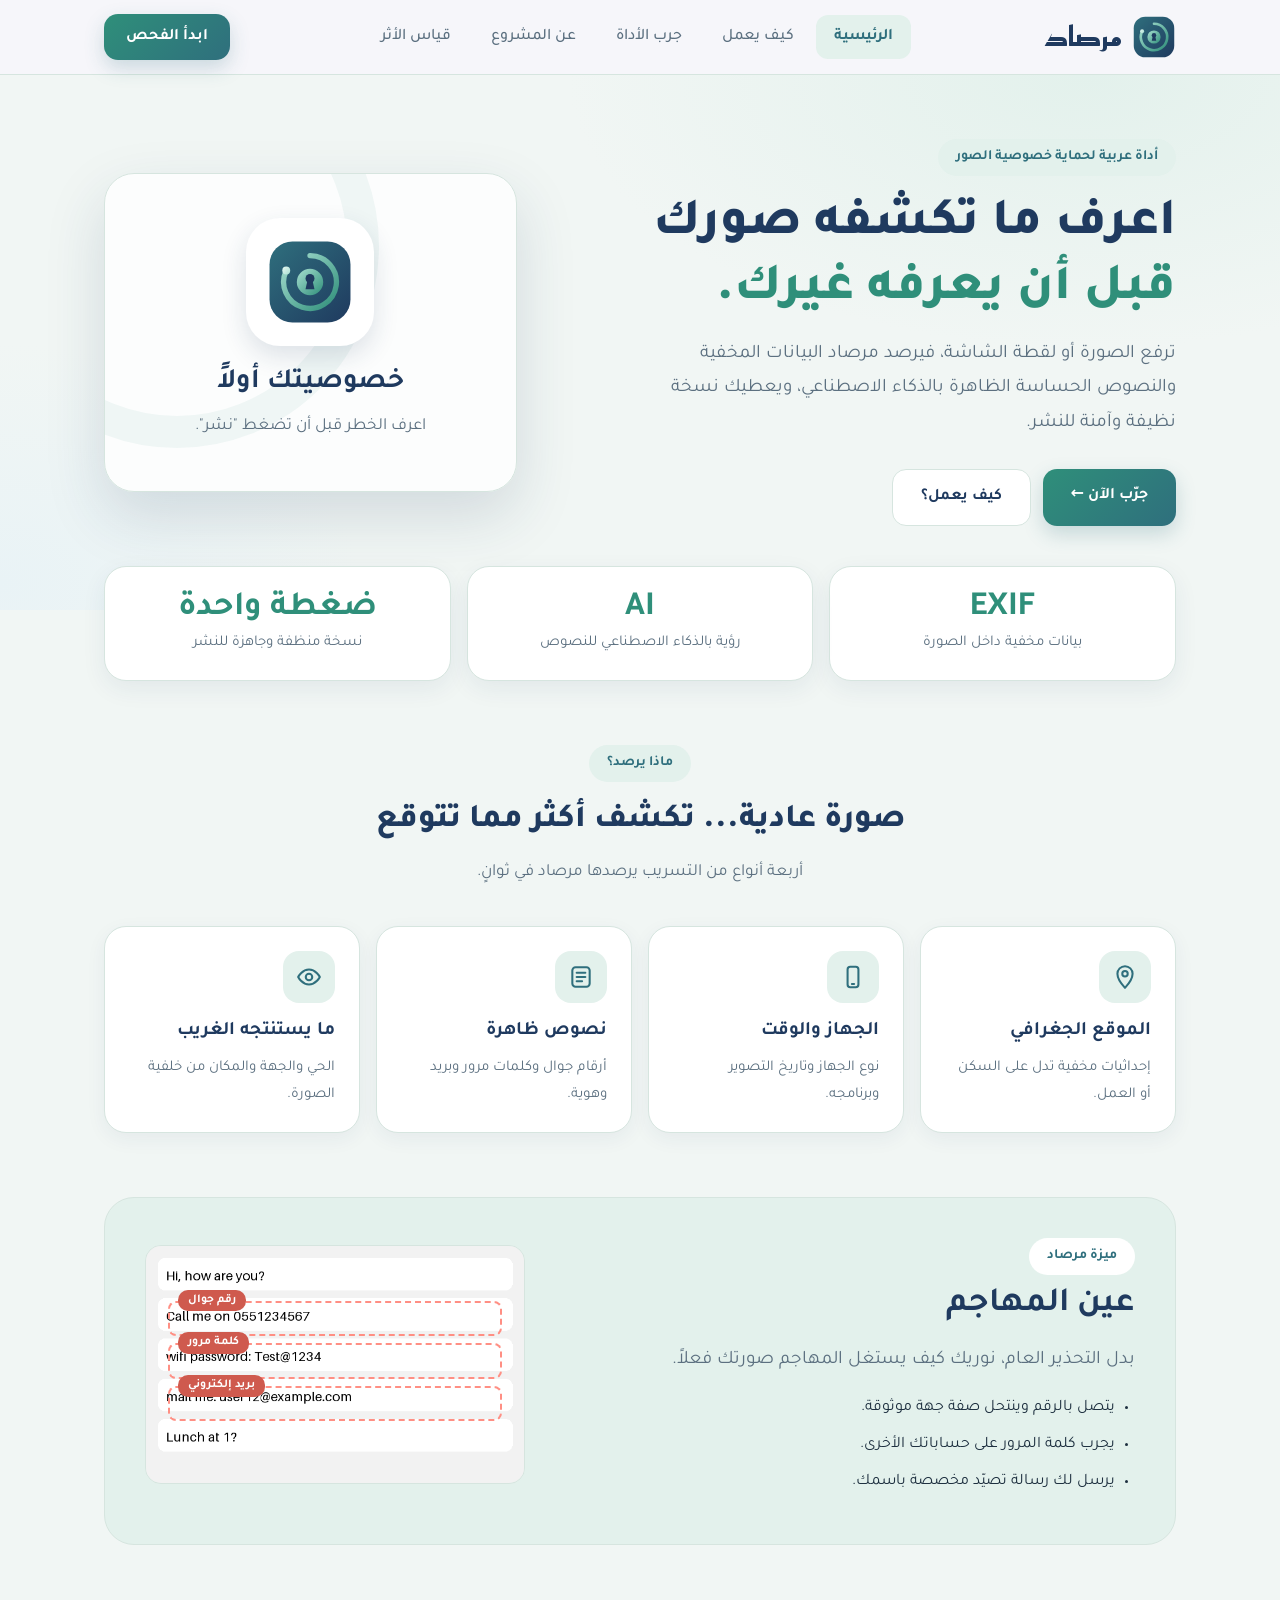
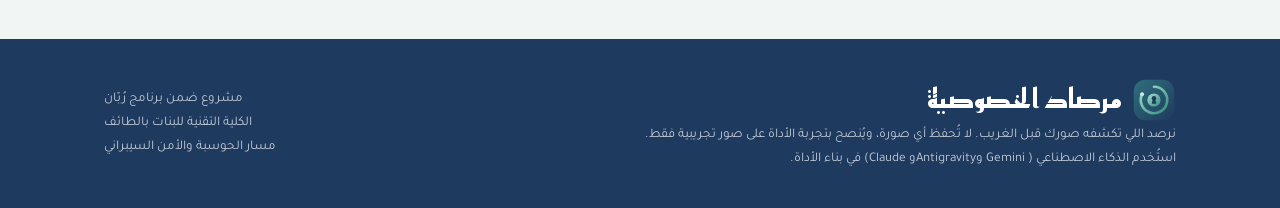
==== commit 22e110ad: "Fix Arabic text for clarity in index.html" ====
--- a/index.html
+++ b/index.html
@@ -42,7 +42,7 @@
         <div class="stats">
             <div class="stat"><b>EXIF</b><span>بيانات مخفية داخل الصورة</span></div>
             <div class="stat"><b>AI</b><span>رؤية بالذكاء الاصطناعي للنصوص</span></div>
-            <div class="stat"><b>1 ضغطة</b><span>نسخة منظّفة وجاهزة للنشر</span></div>
+            <div class="stat"><b>ضغطة واحدة</b><span>نسخة منظفة وجاهزة للنشر</span></div>
         </div>
     </div>
     <section>
@@ -97,7 +97,7 @@
                         <p class="lead">بدل التحذير العام، نوريك كيف يستغل المهاجم صورتك فعلاً.</p>
                         <ul>
                             <li>يتصل بالرقم وينتحل صفة جهة موثوقة.</li>
-                            <li>يجرّب كلمة المرور على حساباتك الأخرى.</li>
+                            <li>يجرب كلمة المرور على حساباتك الأخرى.</li>
                             <li>يرسل لك رسالة تصيّد مخصصة باسمك.</li>
                         </ul>
                     </div>
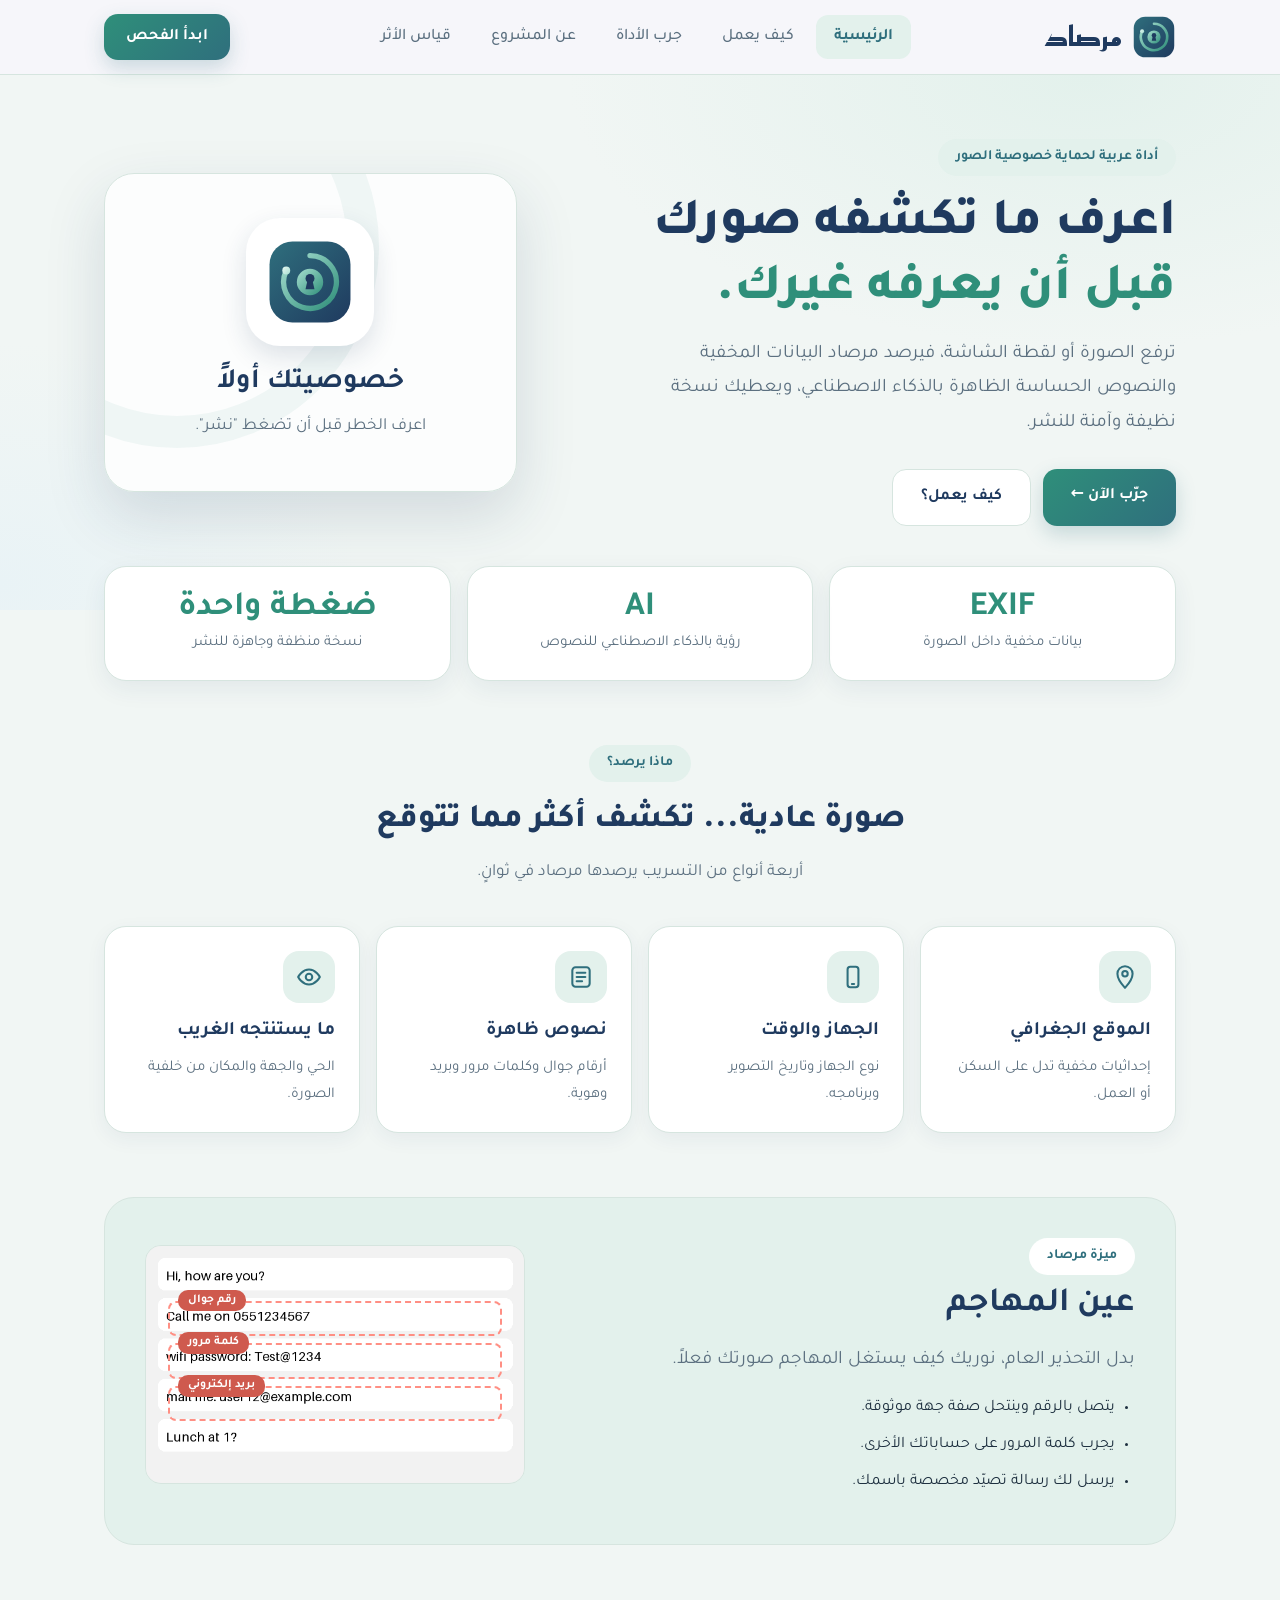
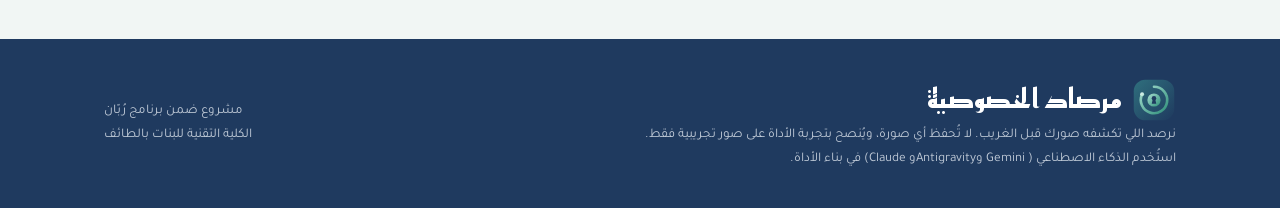
==== commit db8fb81c: "Update footer content in index.html" ====
--- a/index.html
+++ b/index.html
@@ -116,8 +116,7 @@
             <div><a class="brand" href="index.html"><img src="logo.svg" alt="">مرصاد الخصوصية</a><small>نرصد اللي تكشفه
                     صورك قبل الغريب. لا تُحفظ أي صورة، ويُنصح بتجربة الأداة على صور تجريبية فقط. استُخدم الذكاء
                     الاصطناعي ( Gemini وAntigravityو Claude) في بناء الأداة.</small></div><small
-                style="text-align:left">مشروع ضمن برنامج رُبّان<br>الكلية التقنية للبنات بالطائف<br>مسار الحوسبة والأمن
-                السيبراني</small>
+                style="text-align:left">مشروع ضمن برنامج رُبّان<br>الكلية التقنية للبنات بالطائف<br></small>
         </div>
     </footer>
     <script src="nav.js?v=20261123"></script>
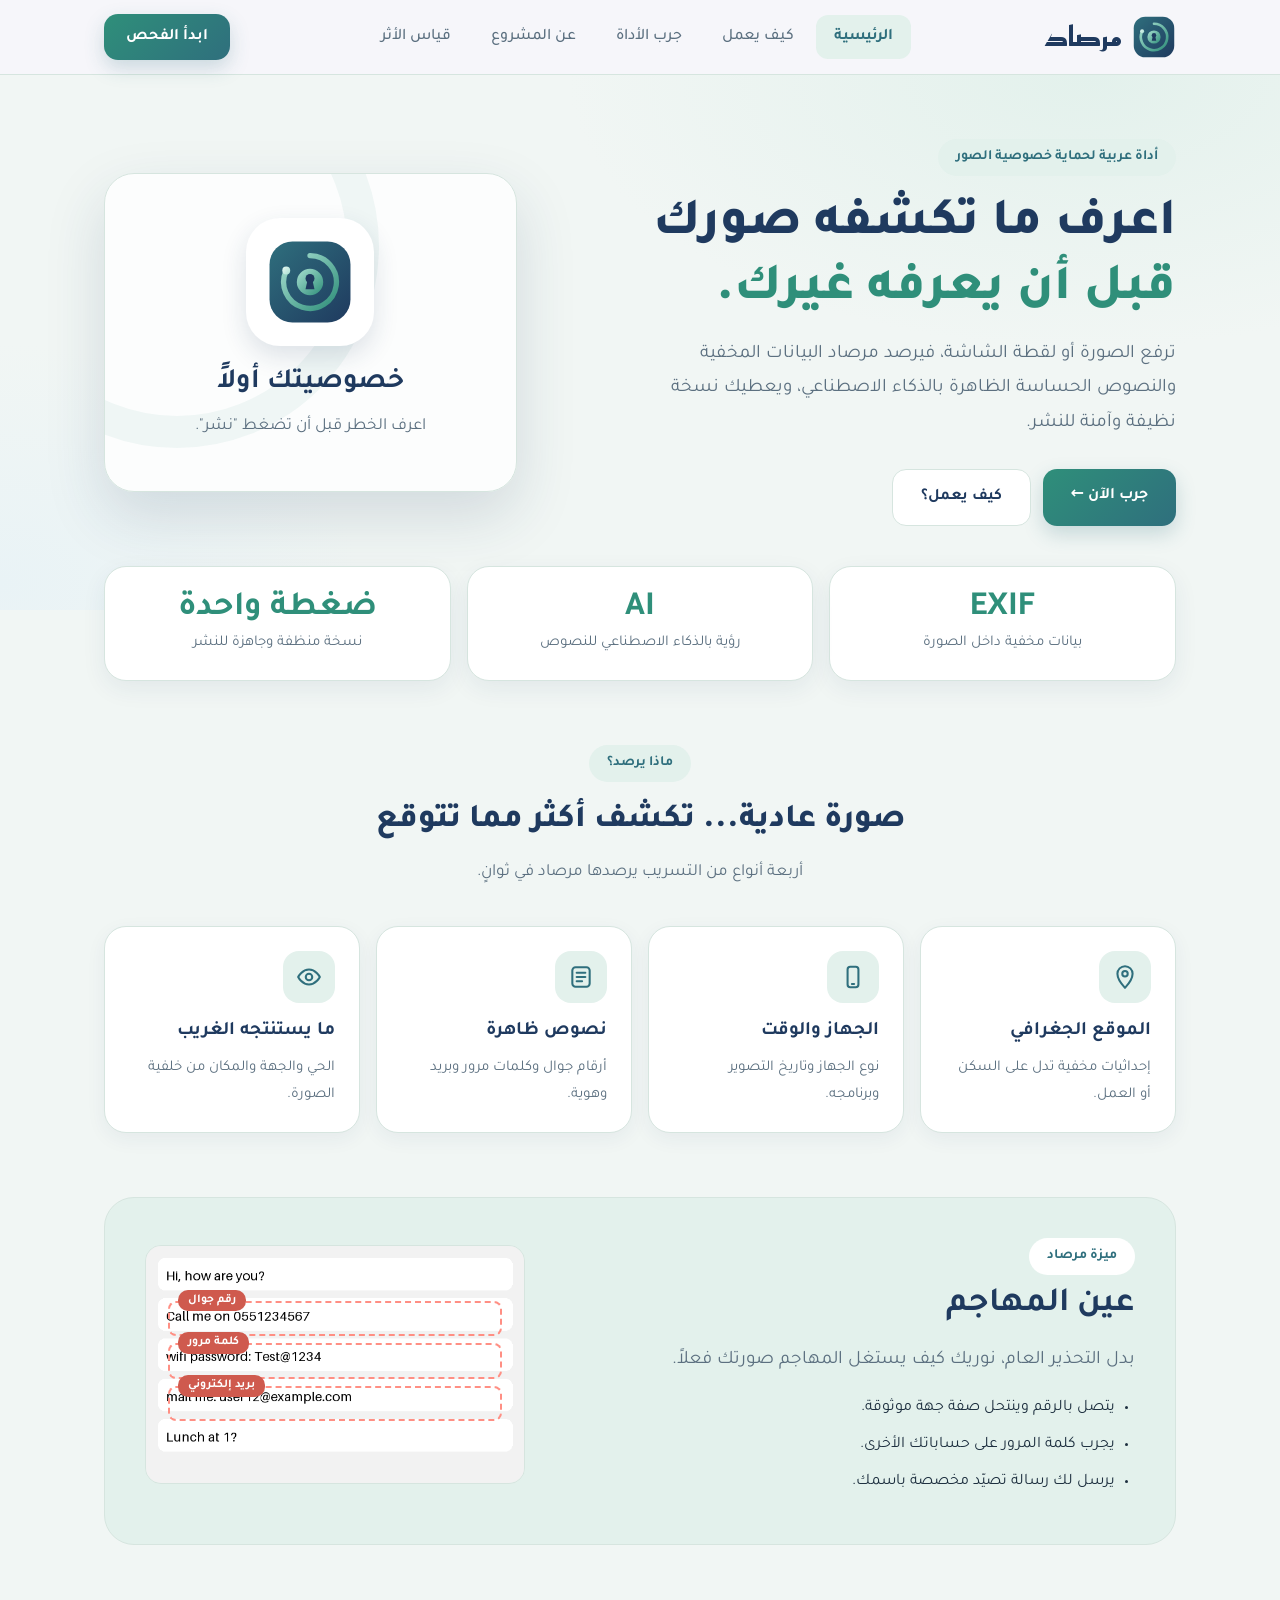
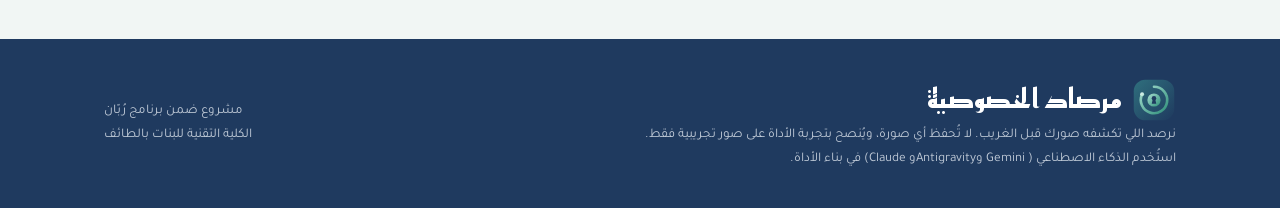
==== commit ca6aaae1: "Fix typo in call-to-action button text" ====
--- a/index.html
+++ b/index.html
@@ -28,7 +28,7 @@
                 <h1>اعرف ما تكشفه صورك<br><span>قبل أن يعرفه غيرك</span><em>.</em></h1>
                 <p class="lead">ترفع الصورة أو لقطة الشاشة، فيرصد مرصاد البيانات المخفية والنصوص الحساسة الظاهرة بالذكاء
                     الاصطناعي، ويعطيك نسخة نظيفة وآمنة للنشر.</p>
-                <div class="cta"><a class="btn p" href="tool.html">جرّب الآن &#8592;</a><a class="btn s"
+                <div class="cta"><a class="btn p" href="tool.html">جرب الآن &#8592;</a><a class="btn s"
                         href="how.html">كيف يعمل؟</a></div>
             </div>
             <div class="fc">
